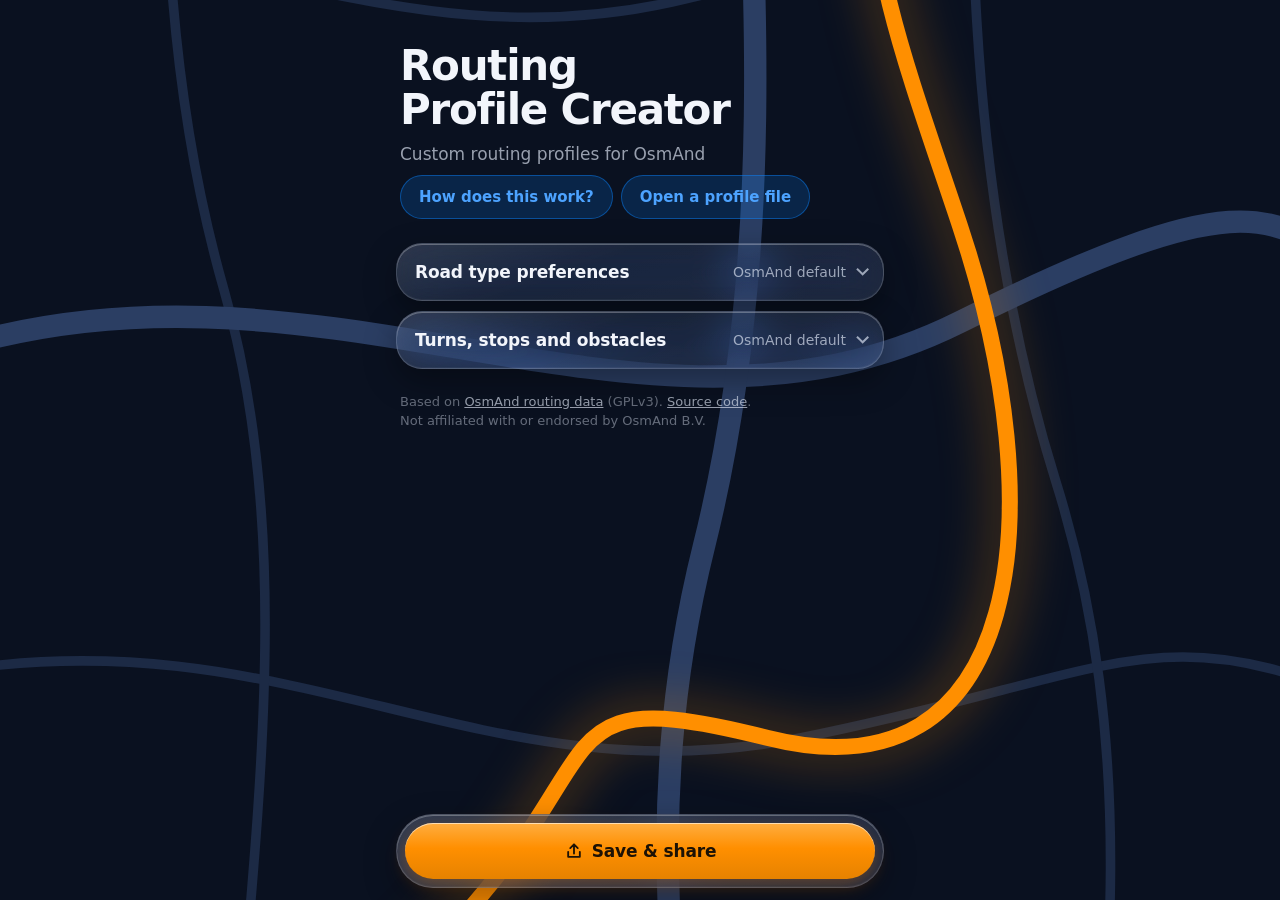
==== index.html @ d7cd6016 "Save & share sheet, open file at the top, coffee link, closed sections - Bottom button is now "Save " ====
<!doctype html>
<html lang="en">
<head>
  <meta charset="utf-8">
  <meta name="viewport" content="width=device-width, initial-scale=1, viewport-fit=cover">
  <meta name="theme-color" content="#0a1120">
  <meta name="color-scheme" content="dark">
  <title>Routing Profile Creator</title>
  <meta name="description" content="Create a custom routing profile for OsmAnd on your phone and send it straight to the app.">
  <link rel="stylesheet" href="css/style.css">
</head>
<body>
  <!-- Night-mode road map behind the glass -->
  <svg class="map" viewBox="0 0 400 900" preserveAspectRatio="xMidYMid slice" aria-hidden="true">
    <g class="map-minor">
      <path d="M-20 120 C 80 140, 140 90, 230 130 S 380 170, 430 140"/>
      <path d="M-20 300 C 60 280, 120 330, 210 310 S 340 260, 430 290"/>
      <path d="M-20 520 C 90 500, 150 560, 250 540 S 360 500, 430 530"/>
      <path d="M-20 700 C 70 720, 160 680, 240 710 S 370 760, 430 730"/>
      <path d="M60 -20 C 70 120, 30 260, 70 400 S 40 700, 80 920"/>
      <path d="M300 -20 C 320 140, 280 300, 330 460 S 300 760, 340 920"/>
      <path d="M180 -20 C 160 90, 200 180, 170 260"/>
      <path d="M150 600 C 180 680, 140 800, 170 920"/>
    </g>
    <g class="map-major">
      <path d="M-20 420 C 100 380, 200 460, 300 410 S 400 380, 430 400"/>
      <path d="M230 -20 C 210 160, 260 320, 220 480 S 260 760, 240 920"/>
    </g>
    <path class="map-route" d="M70 860 C 90 760, 40 690, 120 620 S 160 520, 240 540 S 330 470, 300 380 S 250 250, 320 160 S 300 60, 340 20"/>
    <circle class="map-pin" cx="70" cy="860" r="5"/>
    <circle class="map-pin" cx="340" cy="20" r="5"/>
  </svg>

  <main class="page">
    <section class="intro">
      <h1>Routing Profile Creator</h1>
      <p>Custom routing profiles for OsmAnd</p>
      <div class="intro-btns">
        <button class="btn-secondary" id="helpBtn" type="button">How does this work?</button>
        <button class="btn-secondary" id="openBtn" type="button">Open a profile file</button>
        <input id="openFile" type="file" accept=".xml,application/xml,text/xml" hidden>
      </div>
    </section>

    <p class="status" id="status" role="status"></p>

    <div id="sections" class="sections"></div>

    <p class="footnote">Based on <a href="https://github.com/osmandapp/OsmAnd-resources">OsmAnd routing data</a> (GPLv3).
    <a href="https://github.com/TheRealNepomuk/routing-profile-creator">Source code</a>.<br>
    Not affiliated with or endorsed by OsmAnd B.V.</p>
  </main>

  <div class="dock glass">
    <button class="btn-primary" id="saveBtn" type="button">
      <svg viewBox="0 0 24 24" width="20" height="20" aria-hidden="true"><path d="M12 15V4m0 0L7.5 8.5M12 4l4.5 4.5M5 13v6h14v-6" fill="none" stroke="currentColor" stroke-width="2.2" stroke-linecap="round" stroke-linejoin="round"/></svg>
      Save &amp; share
    </button>
  </div>

  <!-- Instructions sheet -->
  <div class="scrim" id="scrim" hidden></div>
  <section class="sheet glass" id="sheet" role="dialog" aria-modal="true" aria-labelledby="sheetTitle" hidden>
    <div class="grabber" aria-hidden="true"></div>
    <h2 id="sheetTitle">Finish in OsmAnd</h2>
    <div id="saveView" class="save-view" hidden>
      <label class="f-label" for="profileName">Profile name</label>
      <input class="text" id="profileName" type="text" maxlength="40" autocomplete="off" spellcheck="false" value="">
      <p class="hint">Shown in OsmAnd's Navigation type list.</p>
      <button class="btn-primary" id="downloadBtn" type="button">
        <svg viewBox="0 0 24 24" width="20" height="20" aria-hidden="true"><path d="M12 4v11m0 0-4.5-4.5M12 15l4.5-4.5M5 19h14" fill="none" stroke="currentColor" stroke-width="2.2" stroke-linecap="round" stroke-linejoin="round"/></svg>
        Download XML file
      </button>
      <button class="btn-secondary" id="linkBtn" type="button">Copy share link</button>
      <div class="save-status" id="saveStatus" role="status"></div>
      <p class="hint">Your settings are saved inside the file and the link. Open either one here to edit them again.</p>
    </div>
    <div id="sheetBody"></div>
    <button class="btn-primary" id="sheetClose" type="button">Done</button>
  </section>

  <script type="module" src="js/app.js"></script>
</body>
</html>
---- css/style.css ----
/* Routing Profile Creator — dark liquid glass over a night-mode road map */

:root {
  --night: #0a1120;          /* page background, deep night blue */
  --road: #1c2a45;           /* minor roads */
  --road-major: #2b3e63;     /* major roads */
  --amber: #ff8f00;          /* OsmAnd orange (osmand_orange in the app): route + primary action */
  --amber-deep: #e68200;     /* osmand_orange_dark */
  --blue: #0a84ff;           /* iOS system blue (dark mode): secondary actions */
  --off-zone: rgba(8, 12, 24, 0.72); /* slider range that has no effect */
  --ink: #f2f5fb;            /* primary text */
  --ink-2: rgba(226, 233, 248, 0.66);  /* secondary text */
  --ink-3: rgba(226, 233, 248, 0.42);

  --glass: rgba(150, 175, 225, 0.10);
  --glass-strong: rgba(30, 42, 68, 0.62);
  --glass-edge: rgba(255, 255, 255, 0.16);
  --glass-shine: rgba(255, 255, 255, 0.28);

  --r-sheet: 34px;
  --r-panel: 26px;
  --r-field: 14px;

  --font: -apple-system, BlinkMacSystemFont, "SF Pro Text", system-ui, "Segoe UI", Roboto, sans-serif;
  --font-round: ui-rounded, "SF Pro Rounded", -apple-system, system-ui, sans-serif;

  --gutter: 16px;
  --dock-h: 88px;
}

* { box-sizing: border-box; }

html { -webkit-text-size-adjust: 100%; }

body {
  margin: 0;
  min-height: 100dvh;
  background: var(--night);
  color: var(--ink);
  font: 17px/1.45 var(--font);
  -webkit-font-smoothing: antialiased;
  overflow-x: hidden;
}

/* ---------- background map ---------- */
.map {
  position: fixed;
  inset: 0;
  width: 100%;
  height: 100%;
  z-index: 0;
  pointer-events: none;
}
.map path { fill: none; stroke-linecap: round; }
.map-minor path { stroke: var(--road); stroke-width: 3; }
.map-major path { stroke: var(--road-major); stroke-width: 7; }
.map-route {
  stroke: var(--amber);
  stroke-width: 5;
  filter: drop-shadow(0 0 8px rgba(255, 143, 0, 0.55));
  stroke-dasharray: 1400;
  stroke-dashoffset: 1400;
  animation: draw 2.4s 0.2s cubic-bezier(.6, 0, .2, 1) forwards;
}
.map-pin { fill: var(--night); stroke: var(--amber); stroke-width: 3; }
@keyframes draw { to { stroke-dashoffset: 0; } }

/* ---------- glass material ---------- */
.glass {
  position: relative;
  background:
    linear-gradient(160deg, rgba(255,255,255,0.10), rgba(255,255,255,0.02) 40%, rgba(255,255,255,0.04)),
    var(--glass);
  -webkit-backdrop-filter: blur(22px) saturate(170%);
  backdrop-filter: blur(22px) saturate(170%);
  border: 1px solid var(--glass-edge);
  box-shadow:
    inset 0 1px 0 var(--glass-shine),
    inset 0 -1px 0 rgba(255,255,255,0.04),
    0 12px 32px rgba(0, 0, 0, 0.35);
}

/* ---------- page ---------- */
.page {
  position: relative;
  z-index: 1;
  max-width: 520px;
  margin: 0 auto;
  padding: max(36px, calc(env(safe-area-inset-top) + 20px)) var(--gutter) calc(var(--dock-h) + 40px + env(safe-area-inset-bottom));
  display: flex;
  flex-direction: column;
  gap: 14px;
}

.intro { padding: 8px 4px 10px; }
.intro h1 {
  margin: 0 0 10px;
  font-size: clamp(32px, 9vw, 42px);
  line-height: 1.05;
  letter-spacing: -0.03em;
  font-weight: 700;
  text-wrap: balance;
}
.intro p { margin: 0; color: var(--ink-2); max-width: 34ch; }
.btn-secondary {
  margin-top: 8px;
  min-height: 44px;
  padding: 0 18px;
  border-radius: 999px;
  border: 1px solid rgba(10, 132, 255, 0.45);
  background: rgba(10, 132, 255, 0.18);
  color: #4da3ff;
  font: 600 15px var(--font);
  cursor: pointer;
  transition: transform .12s, background .12s;
}
.btn-secondary:hover { background: rgba(10, 132, 255, 0.26); }
.btn-secondary:active { transform: scale(0.97); }

/* ---------- panels ---------- */
.panel {
  border-radius: var(--r-panel);
  padding: 18px 18px 20px;
}
.panel-head h2 {
  margin: 0;
  font-size: 17px;
  font-weight: 600;
  letter-spacing: -0.01em;
}
.panel-head h2 label { cursor: pointer; }
.hint {
  margin: 4px 0 0;
  font-size: 14px;
  line-height: 1.4;
  color: var(--ink-2);
}

/* ---------- sections ---------- */
.sections { display: flex; flex-direction: column; gap: 10px; }
.sec { padding: 0; }
.sec > summary {
  list-style: none;
  display: flex; align-items: center; gap: 10px;
  min-height: 56px; padding: 0 18px;
  cursor: pointer;
}
.sec > summary::-webkit-details-marker { display: none; }
.sec-title { font-weight: 600; font-size: 17px; letter-spacing: -0.01em; }
.sec-sum { margin-left: auto; font-size: 14px; color: var(--ink-2); font-variant-numeric: tabular-nums; }
.sec-sum.changed { color: var(--amber); }
.chev {
  flex: none; width: 9px; height: 9px;
  border-right: 2px solid var(--ink-2); border-bottom: 2px solid var(--ink-2);
  transform: rotate(45deg) translateY(-3px); transition: transform .2s;
}
details[open] > summary .chev { transform: rotate(-135deg) translateY(-1px); }
.sec-body { padding: 0 18px 14px; }

.group { padding-top: 6px; }
.group + .group { margin-top: 6px; border-top: 1px solid rgba(255,255,255,0.08); }
.group-head { display: flex; align-items: center; gap: 6px; min-height: 40px; }
.group-head h3 { margin: 0; font-size: 13px; font-weight: 600; color: var(--ink-2); letter-spacing: 0.01em; }
details.group > summary { list-style: none; cursor: pointer; }
details.group > summary::-webkit-details-marker { display: none; }
details.group > summary .chev { width: 7px; height: 7px; margin-left: 4px; }

/* ---------- road / surface cards ---------- */
.card { margin: 6px 0; border-radius: var(--r-field); background: rgba(255,255,255,0.04); border: 1px solid rgba(255,255,255,0.07); }
.card > summary { list-style: none; display: flex; align-items: center; gap: 10px; min-height: 48px; padding: 0 14px; cursor: pointer; }
.card > summary::-webkit-details-marker { display: none; }
.card-title { font-size: 15px; font-weight: 500; }
.card-sum { margin-left: auto; font-size: 13px; color: var(--ink-2); font-variant-numeric: tabular-nums; text-align: right; }
.card-sum.changed { color: var(--amber); }
.card > summary .chev { width: 7px; height: 7px; }
.card-body { padding: 0 14px 8px; }
.card-desc { margin: 0 0 4px; font-size: 13px; line-height: 1.4; color: var(--ink-2); }

/* ---------- field rows ---------- */
.f { padding: 2px 0; }
.f + .f { border-top: 1px solid rgba(255,255,255,0.05); }
.f-row { display: flex; align-items: center; gap: 8px; min-height: 46px; }
.f-label { font-size: 15px; }
.f-end { margin-left: auto; display: flex; align-items: center; gap: 6px; }
.f-val { font: 600 16px var(--font-round); font-variant-numeric: tabular-nums; color: var(--ink); white-space: nowrap; }
.unit { font-size: 13px; color: var(--ink-3); min-width: 30px; }
.f.changed .f-val, .f.changed .num { color: var(--amber); }
.f.changed .num { border-color: rgba(255, 170, 60, 0.45); }
.f-box { display: flex; align-items: center; gap: 8px; margin: 0 0 4px; }
.f-limit { display: flex; align-items: center; gap: 8px; min-height: 36px; font-size: 14px; color: var(--ink-2); cursor: pointer; width: fit-content; }
.f-limit .check { width: 18px; height: 18px; margin: 0; accent-color: var(--amber); }
.f-limit.changed { color: var(--amber); }

/* settings OsmAnd ignores with the current values */
.f.clamped .f-val { color: var(--ink-3) !important; }
.f.inactive > .f-row, .f.inactive > .range,
.f.off > *, .f.box-off > .f-box { opacity: 0.35; }
.card-sum .dim { color: var(--ink-3); }

.num {
  width: 74px; height: 36px; padding: 0 10px;
  border-radius: 10px; border: 1px solid rgba(255,255,255,0.14);
  background: rgba(5, 10, 22, 0.45); color: var(--ink);
  font: 600 16px var(--font-round); text-align: right; font-variant-numeric: tabular-nums;
}
.num:focus { outline: none; border-color: rgba(255, 170, 60, 0.7); }

.info-btn {
  flex: none; width: 22px; height: 22px; padding: 0;
  border-radius: 50%; border: 1.5px solid var(--ink-3);
  background: transparent; color: var(--ink-2);
  font: italic 600 12px/1 Georgia, "Times New Roman", serif;
  display: grid; place-items: center; cursor: pointer;
  position: relative;
}
.info-btn::before { content: ""; position: absolute; inset: -11px; } /* 44px tap target */
.info-btn[aria-expanded="true"] { background: var(--amber); border-color: var(--amber); color: #1d1205; }
.f-info, .group-info {
  margin: 0 0 10px; padding: 10px 12px;
  border-radius: 12px; background: rgba(255,255,255,0.05);
  font-size: 14px; line-height: 1.45; color: var(--ink-2);
}
.f-info p, .group-info p { margin: 0; }
.f-info ul, .group-info ul { margin: 0; padding-left: 18px; }
.f-info > :not(:first-child), .group-info > :not(:first-child) { margin-top: 8px; }
.f-info li + li, .group-info li + li { margin-top: 4px; }
.f-info li::marker, .group-info li::marker { color: var(--ink-3); }
.sec-intro { margin: 0 0 4px; font-size: 14px; line-height: 1.45; color: var(--ink-2); }
.f-info .f-default { display: flex; align-items: center; justify-content: space-between; gap: 10px; margin-top: 8px; color: var(--ink-3); }
.f-info code, .group-info code { font-size: 13px; color: var(--ink); }
.link-btn {
  min-height: 32px; padding: 0 12px;
  border-radius: 999px; border: 1px solid var(--glass-edge);
  background: rgba(255,255,255,0.06); color: var(--ink);
  font: 500 13px var(--font); cursor: pointer; white-space: nowrap;
}

/* ---------- top buttons, save sheet, coffee ---------- */
.intro-btns { display: flex; flex-wrap: wrap; gap: 0 8px; }

.save-view { display: flex; flex-direction: column; }
.save-view[hidden] { display: none; }
.save-view .text { margin-top: 8px; }
.save-view .hint { margin: 6px 2px 18px; }
.save-view .btn-primary { display: flex; align-items: center; justify-content: center; gap: 8px; flex: none; }
.save-view .btn-secondary { margin-top: 10px; }
.save-view > .hint:last-child { margin: 14px 2px 18px; }
.save-status:empty { display: none; }
.save-status { margin-top: 12px; font-size: 15px; color: var(--ink); }
.save-status .text { margin-top: 8px; font-size: 15px; }
.sheet .sheet-close {
  width: 100%; margin-top: 0;
  border-color: var(--glass-edge); background: rgba(255, 255, 255, 0.05); color: var(--ink-2);
}
.sheet .sheet-close:hover { background: rgba(255, 255, 255, 0.1); }

.coffee {
  display: flex; flex-wrap: wrap; align-items: center; justify-content: space-between; gap: 10px;
  margin: 0 0 18px; padding: 12px 14px;
  border-radius: var(--r-field); border: 1px solid var(--glass-edge);
  background: rgba(255, 255, 255, 0.05);
  font-size: 14px; color: var(--ink-2);
}
.coffee-btn {
  display: inline-flex; align-items: center; gap: 8px;
  min-height: 40px; padding: 0 16px;
  border-radius: 999px; border: 1px solid rgba(255, 221, 0, 0.45);
  background: rgba(255, 221, 0, 0.12);
  color: #ffe45c; font: 600 15px var(--font); text-decoration: none;
  transition: background .12s, transform .12s;
}
.coffee-btn:hover { background: rgba(255, 221, 0, 0.2); }
.coffee-btn:active { transform: scale(0.97); }

/* ---------- range slider ---------- */
.range {
  -webkit-appearance: none;
  appearance: none;
  width: 100%;
  height: 34px;
  margin: 0 0 4px;
  display: block;
  background: transparent;
  --fill: 50%;
  --lo: 0%;    /* road speeds: below minimum speed has no effect */
  --hi: 100%;  /* road speeds: above max cruising speed has no effect */
}
.range::-webkit-slider-runnable-track {
  height: 8px;
  border-radius: 999px;
  background:
    linear-gradient(90deg, var(--off-zone) var(--lo), transparent var(--lo), transparent var(--hi), var(--off-zone) var(--hi)),
    linear-gradient(90deg, var(--amber) var(--fill), rgba(255,255,255,0.14) var(--fill));
}
.range::-moz-range-track {
  height: 8px; border-radius: 999px;
  background:
    linear-gradient(90deg, var(--off-zone) var(--lo), transparent var(--lo), transparent var(--hi), var(--off-zone) var(--hi)),
    rgba(255,255,255,0.14);
}
.range::-moz-range-progress { height: 8px; border-radius: 999px; background: var(--amber); }
.range::-webkit-slider-thumb {
  -webkit-appearance: none;
  width: 30px; height: 30px;
  margin-top: -11px;
  border-radius: 50%;
  background: radial-gradient(circle at 35% 30%, #fff, #dfe6f3);
  box-shadow: 0 2px 10px rgba(0,0,0,0.45), inset 0 -1px 2px rgba(0,0,0,0.15);
}
.range::-moz-range-thumb {
  width: 30px; height: 30px; border: 0; border-radius: 50%;
  background: radial-gradient(circle at 35% 30%, #fff, #dfe6f3);
  box-shadow: 0 2px 10px rgba(0,0,0,0.45);
}
.range-ends {
  display: flex;
  justify-content: space-between;
  font-size: 13px;
  color: var(--ink-3);
}

.switch {
  -webkit-appearance: none;
  appearance: none;
  flex: none;
  width: 52px; height: 32px;
  margin: 0;
  border-radius: 999px;
  background: rgba(255,255,255,0.16);
  position: relative;
  cursor: pointer;
  transition: background .2s;
}
.switch::after {
  content: "";
  position: absolute;
  top: 2px; left: 2px;
  width: 28px; height: 28px;
  border-radius: 50%;
  background: #fff;
  box-shadow: 0 2px 6px rgba(0,0,0,0.35);
  transition: transform .22s cubic-bezier(.3, 1.4, .5, 1);
}
.switch:checked { background: var(--amber); }
.switch:checked::after { transform: translateX(20px); }

/* ---------- text fields ---------- */
.text {
  width: 100%;
  margin-top: 12px;
  min-height: 48px;
  padding: 0 14px;
  border-radius: var(--r-field);
  border: 1px solid rgba(255,255,255,0.14);
  background: rgba(5, 10, 22, 0.45);
  color: var(--ink);
  font: 17px var(--font);   /* >=16px stops iOS zoom on focus */
}
.text:focus { border-color: rgba(255, 170, 60, 0.7); outline: none; }

.footnote {
  margin: 10px 4px 0;
  font-size: 13px;
  color: var(--ink-3);
}
.footnote a { color: var(--ink-2); }
.status:empty { display: none; }
.status { margin: 0 4px; color: #ffb36b; font-size: 15px; }
.sheet .small { margin: 0 0 18px; font-size: 14px; color: var(--ink-2); }

/* ---------- dock ---------- */
.dock {
  position: fixed;
  z-index: 6;
  left: 50%;
  transform: translateX(-50%);
  bottom: max(12px, env(safe-area-inset-bottom));
  width: calc(min(520px, 100%) - 2 * var(--gutter));
  padding: 8px;
  border-radius: 999px;
  display: flex;
  gap: 8px;
  background:
    linear-gradient(160deg, rgba(255,255,255,0.12), rgba(255,255,255,0.03)),
    var(--glass-strong);
}

.btn-primary {
  flex: 1;
  min-height: 56px;
  border: 0;
  border-radius: 999px;
  background: linear-gradient(180deg, #ffad40, var(--amber) 45%, var(--amber-deep));
  color: #1d1205;
  font: 600 17px var(--font);
  letter-spacing: -0.01em;
  cursor: pointer;
  box-shadow: inset 0 1px 0 rgba(255,255,255,0.6), 0 6px 18px rgba(255, 130, 0, 0.30);
  transition: transform .12s;
}
.btn-primary:active { transform: scale(0.97); }
.btn-primary:disabled { opacity: 0.5; cursor: progress; }
.dock .btn-primary { display: flex; align-items: center; justify-content: center; gap: 8px; }

/* ---------- sheet ---------- */
.scrim {
  position: fixed;
  inset: 0;
  z-index: 9;
  background: rgba(3, 6, 14, 0.5);
  animation: fade .25s ease-out;
}
.sheet {
  position: fixed;
  z-index: 10;
  left: 50%;
  bottom: 0;
  transform: translateX(-50%);
  width: min(560px, 100%);
  max-height: 88dvh;
  overflow-y: auto;
  padding: 10px 22px calc(22px + env(safe-area-inset-bottom));
  border-radius: var(--r-sheet) var(--r-sheet) 0 0;
  background:
    linear-gradient(170deg, rgba(255,255,255,0.12), rgba(255,255,255,0.02) 50%),
    rgba(22, 32, 54, 0.78);
  animation: rise .38s cubic-bezier(.2, .9, .25, 1.05);
}
.sheet[hidden], .scrim[hidden] { display: none; }
.grabber { width: 40px; height: 5px; border-radius: 999px; background: rgba(255,255,255,0.3); margin: 0 auto 16px; }
.sheet h2 { margin: 0 0 6px; font-size: 24px; letter-spacing: -0.02em; }
.sheet .lead { margin: 0 0 14px; color: var(--ink-2); }
.help { display: flex; flex-direction: column; gap: 10px; margin: 8px 0 18px; }
.help-card { padding: 14px 16px; border-radius: 18px; background: rgba(255,255,255,0.06); border: 1px solid rgba(255,255,255,0.08); }
.help-card h3 { margin: 0 0 6px; font-size: 16px; letter-spacing: -0.01em; }
.help-card p { margin: 0; font-size: 15px; color: var(--ink-2); }
.help-card .steps { margin: 0; font-size: 15px; }
.help-card a { color: var(--amber); }
.help-warn { background: rgba(255, 143, 0, 0.10); border-color: rgba(255, 143, 0, 0.28); }
.recipes { margin: 0; font-size: 15px; }
.recipes dt { font-weight: 600; margin-top: 10px; }
.recipes dt:first-child { margin-top: 0; }
.recipes dd { margin: 2px 0 0; color: var(--ink-2); }
.steps { margin: 0 0 18px; padding: 0; list-style: none; counter-reset: step; }
.steps li {
  counter-increment: step;
  position: relative;
  padding: 12px 0 12px 44px;
  border-top: 1px solid rgba(255,255,255,0.08);
}
.steps li::before {
  content: counter(step);
  position: absolute;
  left: 0; top: 10px;
  width: 30px; height: 30px;
  border-radius: 50%;
  display: grid; place-items: center;
  font: 600 15px var(--font-round);
  color: var(--amber);
  background: rgba(255, 143, 0, 0.12);
  border: 1px solid rgba(255, 143, 0, 0.35);
}
.steps b { font-weight: 600; }
.note {
  margin: 0 0 18px;
  padding: 12px 14px;
  border-radius: 16px;
  background: rgba(255, 143, 0, 0.10);
  border: 1px solid rgba(255, 143, 0, 0.28);
  font-size: 15px;
}
.sheet .btn-primary { width: 100%; }

@keyframes rise { from { transform: translate(-50%, 100%); } to { transform: translate(-50%, 0); } }
@keyframes fade { from { opacity: 0; } }

/* ---------- focus & motion ---------- */
:focus-visible { outline: 2px solid var(--amber); outline-offset: 3px; }
.text:focus-visible { outline: none; }

@media (prefers-reduced-motion: reduce) {
  .map-route { animation: none; stroke-dashoffset: 0; }
  .sheet, .scrim { animation: none; }
  * { transition: none !important; }
}

/* fallback where backdrop-filter is missing */
@supports not ((backdrop-filter: blur(1px)) or (-webkit-backdrop-filter: blur(1px))) {
  .glass { background: rgba(24, 34, 56, 0.94); }
}
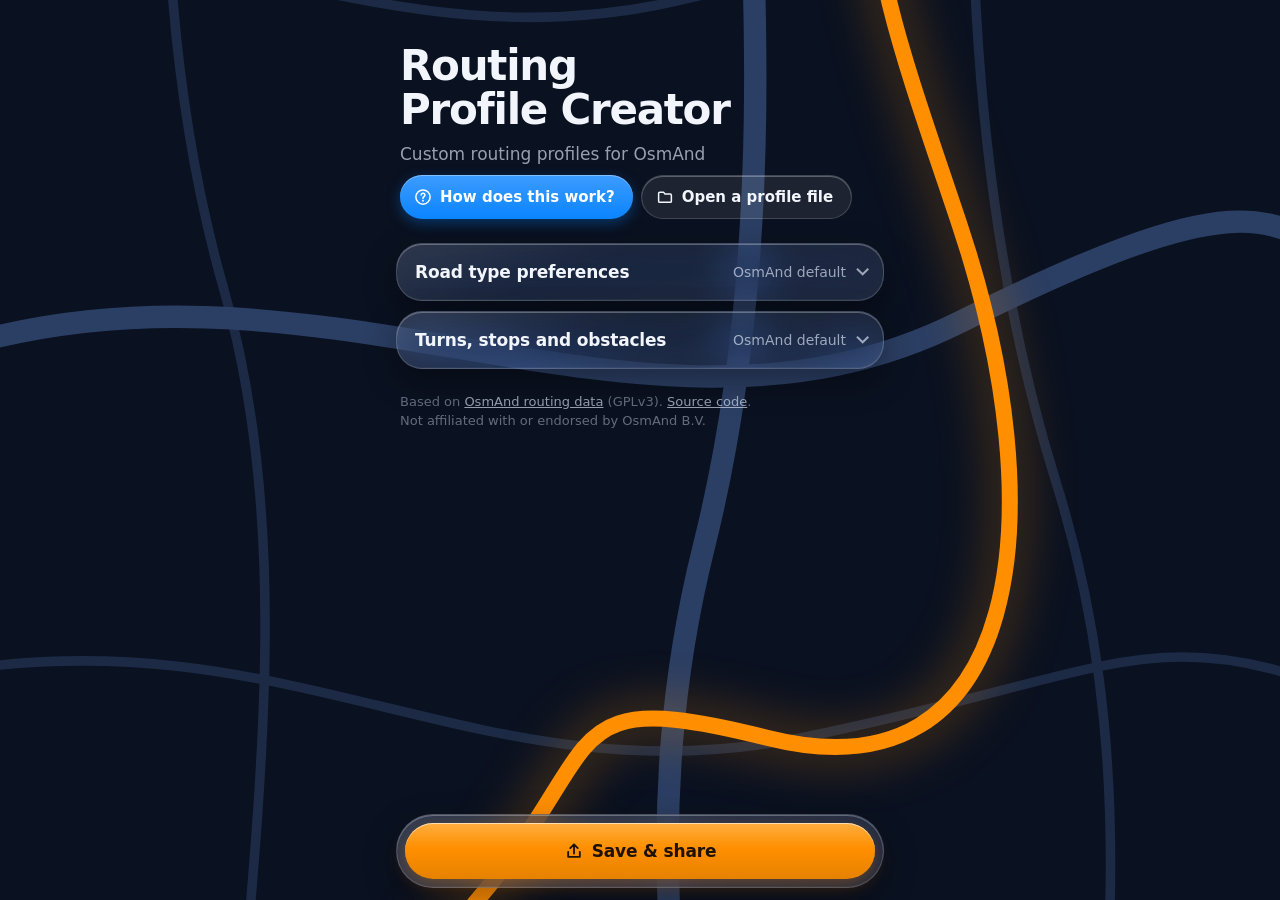
==== commit fcbd5e71: "Distinct top buttons: solid blue help, glass Open Three levels: orange = Save & share (main action)," ====
--- a/index.html
+++ b/index.html
@@ -36,8 +36,14 @@
       <h1>Routing Profile Creator</h1>
       <p>Custom routing profiles for OsmAnd</p>
       <div class="intro-btns">
-        <button class="btn-secondary" id="helpBtn" type="button">How does this work?</button>
-        <button class="btn-secondary" id="openBtn" type="button">Open a profile file</button>
+        <button class="btn-secondary btn-help" id="helpBtn" type="button">
+          <svg viewBox="0 0 24 24" width="18" height="18" aria-hidden="true"><circle cx="12" cy="12" r="9.5" fill="none" stroke="currentColor" stroke-width="2"/><path d="M9.6 9.4a2.5 2.5 0 1 1 3.6 2.3c-.8.4-1.2 1-1.2 1.8v.4" fill="none" stroke="currentColor" stroke-width="2" stroke-linecap="round"/><circle cx="12" cy="17" r="1.2" fill="currentColor"/></svg>
+          How does this work?
+        </button>
+        <button class="btn-secondary btn-tool" id="openBtn" type="button">
+          <svg viewBox="0 0 24 24" width="18" height="18" aria-hidden="true"><path d="M3.5 7.5v10a1.5 1.5 0 0 0 1.5 1.5h14a1.5 1.5 0 0 0 1.5-1.5v-8A1.5 1.5 0 0 0 19 8h-7l-2-2.5H5A1.5 1.5 0 0 0 3.5 7v.5Z" fill="none" stroke="currentColor" stroke-width="2" stroke-linejoin="round"/></svg>
+          Open a profile file
+        </button>
         <input id="openFile" type="file" accept=".xml,application/xml,text/xml" hidden>
       </div>
     </section>
--- a/css/style.css
+++ b/css/style.css
@@ -237,6 +237,22 @@
 
 /* ---------- top buttons, save sheet, coffee ---------- */
 .intro-btns { display: flex; flex-wrap: wrap; gap: 0 8px; }
+/* Three levels: orange = Save & share (main action), solid blue = help, glass = tool. */
+.intro-btns .btn-secondary { display: inline-flex; align-items: center; gap: 8px; padding: 0 18px 0 14px; }
+.btn-help {
+  border: 0;
+  background: linear-gradient(180deg, #3d9cff, #0a84ff);
+  color: #fff;
+  box-shadow: inset 0 1px 0 rgba(255,255,255,0.35), 0 4px 14px rgba(10, 132, 255, 0.35);
+}
+.btn-help:hover { background: linear-gradient(180deg, #52a8ff, #1a8cff); }
+.btn-tool {
+  border-color: var(--glass-edge);
+  background: rgba(255, 255, 255, 0.08);
+  color: var(--ink);
+  box-shadow: inset 0 1px 0 var(--glass-shine);
+}
+.btn-tool:hover { background: rgba(255, 255, 255, 0.14); }
 
 .save-view { display: flex; flex-direction: column; }
 .save-view[hidden] { display: none; }
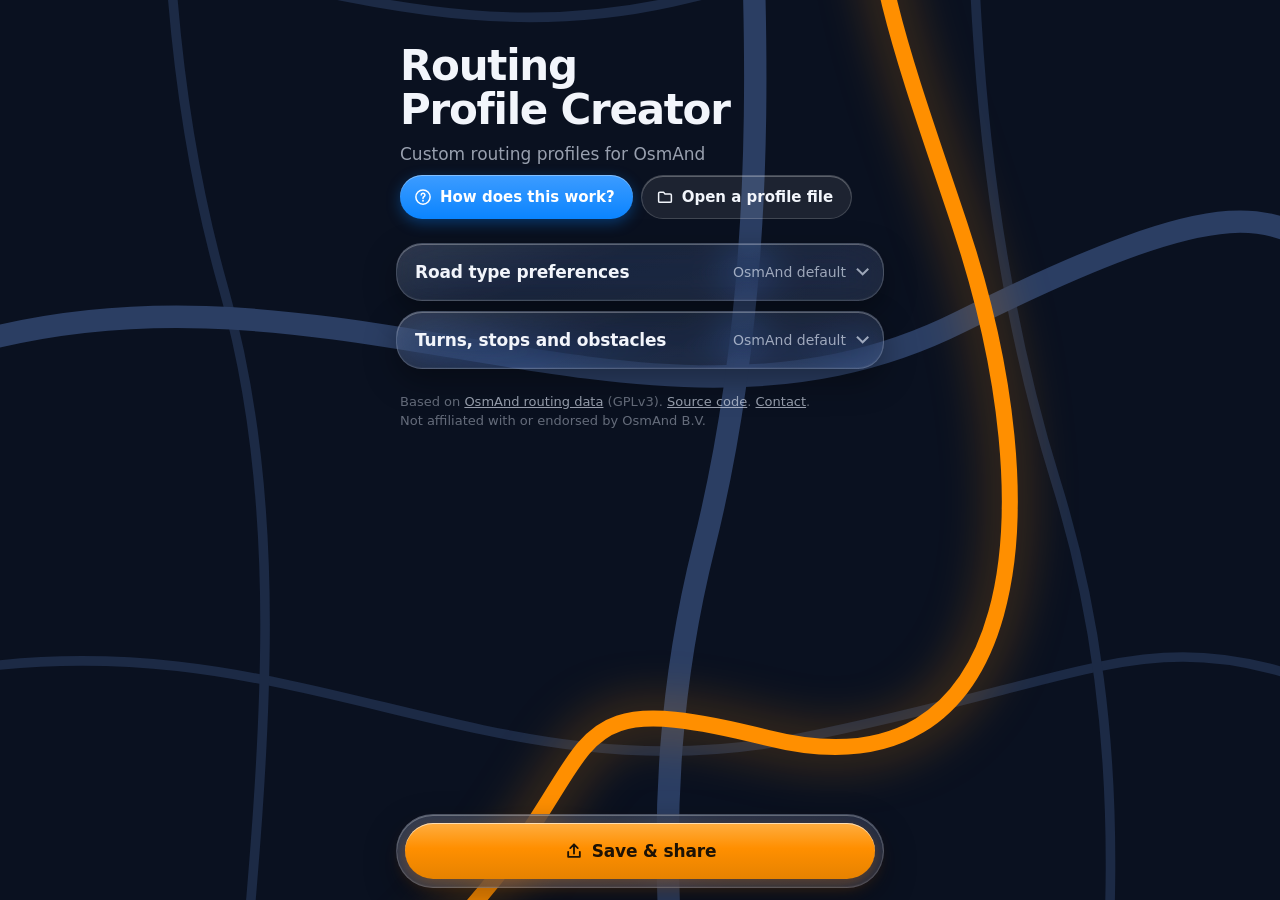
==== commit 5a74b9d8: "Add contact links (help sheet and footer) "Questions or ideas?" card at the end of the help sheet an" ====
--- a/index.html
+++ b/index.html
@@ -53,7 +53,8 @@
     <div id="sections" class="sections"></div>
 
     <p class="footnote">Based on <a href="https://github.com/osmandapp/OsmAnd-resources">OsmAnd routing data</a> (GPLv3).
-    <a href="https://github.com/TheRealNepomuk/routing-profile-creator">Source code</a>.<br>
+    <a href="https://github.com/TheRealNepomuk/routing-profile-creator">Source code</a>.
+    <a href="#" data-mail>Contact</a>.<br>
     Not affiliated with or endorsed by OsmAnd B.V.</p>
   </main>
 
--- a/css/style.css
+++ b/css/style.css
@@ -264,6 +264,7 @@
 .save-status:empty { display: none; }
 .save-status { margin-top: 12px; font-size: 15px; color: var(--ink); }
 .save-status .text { margin-top: 8px; font-size: 15px; }
+.sheet .sheet-action { width: 100%; display: flex; align-items: center; justify-content: center; gap: 8px; margin-bottom: 10px; }
 .sheet .sheet-close {
   width: 100%; margin-top: 0;
   border-color: var(--glass-edge); background: rgba(255, 255, 255, 0.05); color: var(--ink-2);
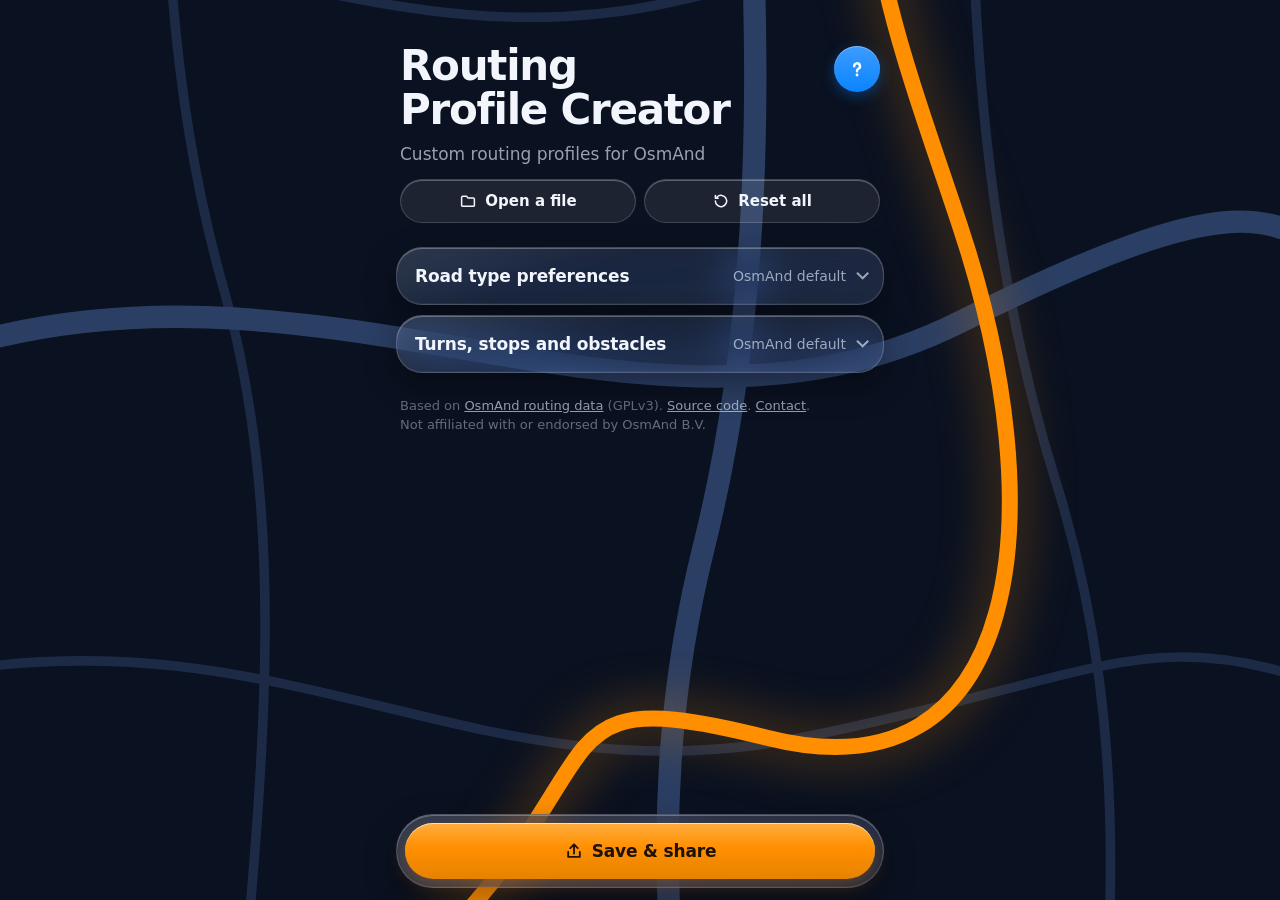
==== commit 6354a7d7: "Sheets: page lock, swipe down to close, pinned button; ? help, Reset all - While a sheet is open the" ====
--- a/index.html
+++ b/index.html
@@ -33,16 +33,21 @@
 
   <main class="page">
     <section class="intro">
-      <h1>Routing Profile Creator</h1>
+      <div class="intro-top">
+        <h1>Routing Profile Creator</h1>
+        <button class="help-btn" id="helpBtn" type="button" aria-label="How does this work?" title="How does this work?">
+          <svg viewBox="0 0 24 24" width="24" height="24" aria-hidden="true"><path d="M9.2 9.2a2.9 2.9 0 1 1 4.2 2.6c-.9.5-1.4 1.1-1.4 2v.5" fill="none" stroke="currentColor" stroke-width="2.4" stroke-linecap="round"/><circle cx="12" cy="18" r="1.4" fill="currentColor"/></svg>
+        </button>
+      </div>
       <p>Custom routing profiles for OsmAnd</p>
       <div class="intro-btns">
-        <button class="btn-secondary btn-help" id="helpBtn" type="button">
-          <svg viewBox="0 0 24 24" width="18" height="18" aria-hidden="true"><circle cx="12" cy="12" r="9.5" fill="none" stroke="currentColor" stroke-width="2"/><path d="M9.6 9.4a2.5 2.5 0 1 1 3.6 2.3c-.8.4-1.2 1-1.2 1.8v.4" fill="none" stroke="currentColor" stroke-width="2" stroke-linecap="round"/><circle cx="12" cy="17" r="1.2" fill="currentColor"/></svg>
-          How does this work?
-        </button>
         <button class="btn-secondary btn-tool" id="openBtn" type="button">
           <svg viewBox="0 0 24 24" width="18" height="18" aria-hidden="true"><path d="M3.5 7.5v10a1.5 1.5 0 0 0 1.5 1.5h14a1.5 1.5 0 0 0 1.5-1.5v-8A1.5 1.5 0 0 0 19 8h-7l-2-2.5H5A1.5 1.5 0 0 0 3.5 7v.5Z" fill="none" stroke="currentColor" stroke-width="2" stroke-linejoin="round"/></svg>
-          Open a profile file
+          Open a file
+        </button>
+        <button class="btn-secondary btn-tool" id="resetBtn" type="button">
+          <svg viewBox="0 0 24 24" width="18" height="18" aria-hidden="true"><path d="M4.5 12a7.5 7.5 0 1 0 2.2-5.3M4.5 4.5v3.7h3.7" fill="none" stroke="currentColor" stroke-width="2" stroke-linecap="round" stroke-linejoin="round"/></svg>
+          Reset all
         </button>
         <input id="openFile" type="file" accept=".xml,application/xml,text/xml" hidden>
       </div>
@@ -68,8 +73,11 @@
   <!-- Instructions sheet -->
   <div class="scrim" id="scrim" hidden></div>
   <section class="sheet glass" id="sheet" role="dialog" aria-modal="true" aria-labelledby="sheetTitle" hidden>
-    <div class="grabber" aria-hidden="true"></div>
-    <h2 id="sheetTitle">Finish in OsmAnd</h2>
+    <div class="sheet-head" id="sheetHead">
+      <div class="grabber" aria-hidden="true"></div>
+      <h2 id="sheetTitle">Finish in OsmAnd</h2>
+    </div>
+    <div class="sheet-scroll" id="sheetScroll">
     <div id="saveView" class="save-view" hidden>
       <label class="f-label" for="profileName">Profile name</label>
       <input class="text" id="profileName" type="text" maxlength="40" autocomplete="off" spellcheck="false" value="">
@@ -83,7 +91,10 @@
       <p class="hint">Your settings are saved inside the file and the link. Open either one here to edit them again.</p>
     </div>
     <div id="sheetBody"></div>
-    <button class="btn-primary" id="sheetClose" type="button">Done</button>
+    </div>
+    <div class="sheet-foot">
+      <button class="btn-primary" id="sheetClose" type="button">Done</button>
+    </div>
   </section>
 
   <script type="module" src="js/app.js"></script>
--- a/css/style.css
+++ b/css/style.css
@@ -236,16 +236,22 @@
 }
 
 /* ---------- top buttons, save sheet, coffee ---------- */
-.intro-btns { display: flex; flex-wrap: wrap; gap: 0 8px; }
-/* Three levels: orange = Save & share (main action), solid blue = help, glass = tool. */
-.intro-btns .btn-secondary { display: inline-flex; align-items: center; gap: 8px; padding: 0 18px 0 14px; }
-.btn-help {
-  border: 0;
+.intro-top { display: flex; align-items: flex-start; justify-content: space-between; gap: 12px; }
+.intro-top h1 { flex: 1; }
+/* Three levels: orange = Save & share (main action), solid blue = help, glass = tools. */
+.help-btn {
+  flex: none; display: grid; place-items: center;
+  width: 46px; height: 46px; margin-top: 2px;
+  border: 0; border-radius: 50%;
   background: linear-gradient(180deg, #3d9cff, #0a84ff);
-  color: #fff;
+  color: #fff; cursor: pointer;
   box-shadow: inset 0 1px 0 rgba(255,255,255,0.35), 0 4px 14px rgba(10, 132, 255, 0.35);
-}
-.btn-help:hover { background: linear-gradient(180deg, #52a8ff, #1a8cff); }
+  transition: transform .12s;
+}
+.help-btn:hover { background: linear-gradient(180deg, #52a8ff, #1a8cff); }
+.help-btn:active { transform: scale(0.94); }
+.intro-btns { display: grid; grid-template-columns: 1fr 1fr; gap: 8px; margin-top: 12px; }
+.intro-btns .btn-secondary { margin-top: 0; display: inline-flex; align-items: center; justify-content: center; gap: 8px; padding: 0 12px; white-space: nowrap; }
 .btn-tool {
   border-color: var(--glass-edge);
   background: rgba(255, 255, 255, 0.08);
@@ -265,6 +271,7 @@
 .save-status { margin-top: 12px; font-size: 15px; color: var(--ink); }
 .save-status .text { margin-top: 8px; font-size: 15px; }
 .sheet .sheet-action { width: 100%; display: flex; align-items: center; justify-content: center; gap: 8px; margin-bottom: 10px; }
+.sheet #mailStatus { margin: 4px 2px 16px; }
 .sheet .sheet-close {
   width: 100%; margin-top: 0;
   border-color: var(--glass-edge); background: rgba(255, 255, 255, 0.05); color: var(--ink-2);
@@ -432,11 +439,13 @@
   z-index: 10;
   left: 50%;
   bottom: 0;
-  transform: translateX(-50%);
+  /* --drag: how far the sheet is pulled down (swipe to close, js/app.js) */
+  transform: translate(-50%, var(--drag, 0px));
   width: min(560px, 100%);
   max-height: 88dvh;
-  overflow-y: auto;
-  padding: 10px 22px calc(22px + env(safe-area-inset-bottom));
+  display: flex;
+  flex-direction: column;
+  overflow: hidden;
   border-radius: var(--r-sheet) var(--r-sheet) 0 0;
   background:
     linear-gradient(170deg, rgba(255,255,255,0.12), rgba(255,255,255,0.02) 50%),
@@ -444,6 +453,13 @@
   animation: rise .38s cubic-bezier(.2, .9, .25, 1.05);
 }
 .sheet[hidden], .scrim[hidden] { display: none; }
+/* Head (handle + title) and foot (Done/Close) stay put; only the middle scrolls, and its scroll
+   never carries over to the page behind. The head takes the swipe-down gesture. */
+.sheet-head { flex: none; padding: 10px 22px 0; touch-action: none; cursor: grab; }
+.sheet-scroll { flex: 1 1 auto; min-height: 0; overflow-y: auto; overscroll-behavior: contain; padding: 0 22px; }
+.sheet-foot { flex: none; padding: 12px 22px calc(16px + env(safe-area-inset-bottom)); border-top: 1px solid rgba(255,255,255,0.08); }
+.sheet.settling { transition: transform .22s cubic-bezier(.2, .8, .3, 1); }
+.scrim { touch-action: none; }
 .grabber { width: 40px; height: 5px; border-radius: 999px; background: rgba(255,255,255,0.3); margin: 0 auto 16px; }
 .sheet h2 { margin: 0 0 6px; font-size: 24px; letter-spacing: -0.02em; }
 .sheet .lead { margin: 0 0 14px; color: var(--ink-2); }
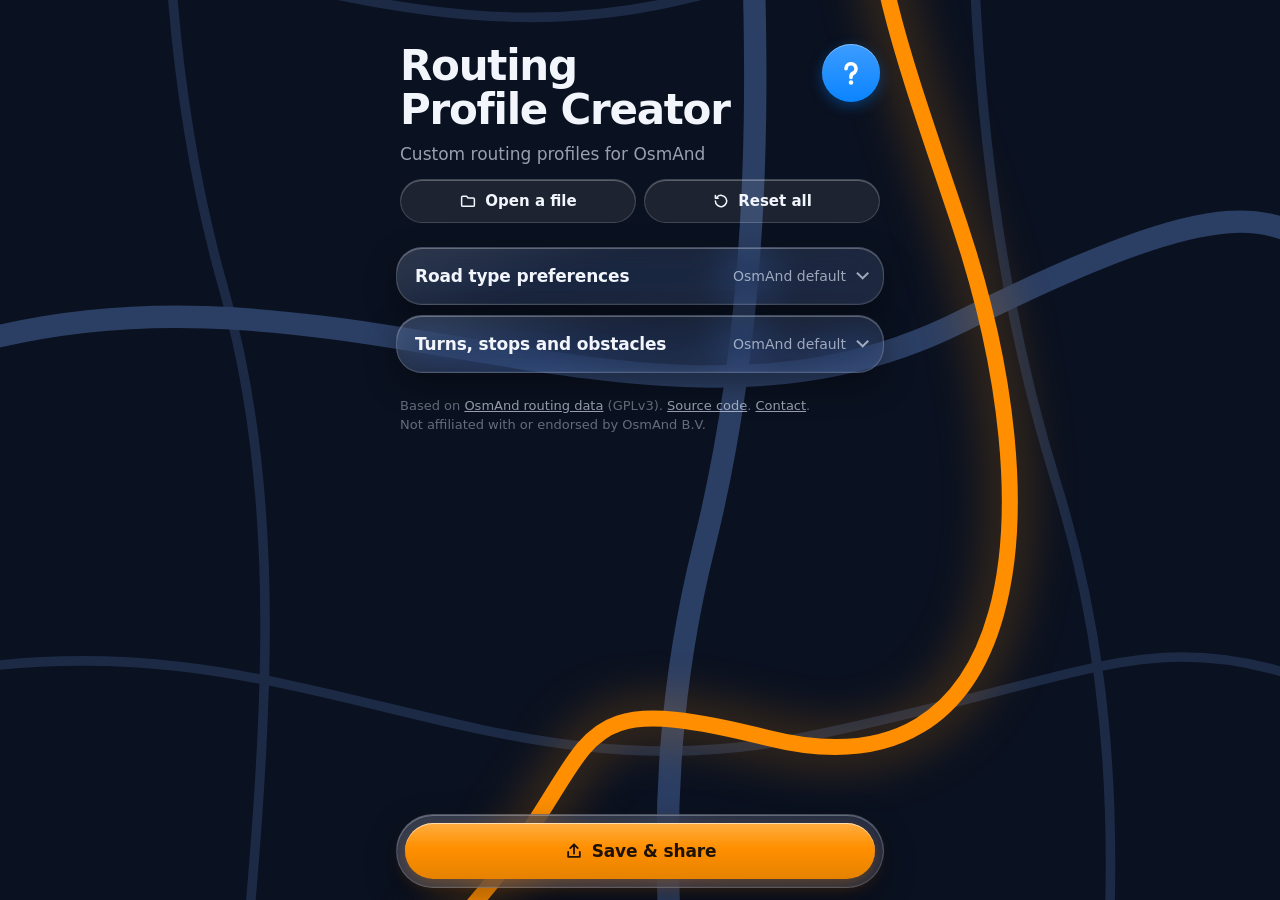
==== commit 0c84e9a4: "Bigger help button with a bolder, redrawn ? Co-Authored-By: Claude Opus 5.5 <noreply@anthropic.com>" ====
--- a/index.html
+++ b/index.html
@@ -36,7 +36,7 @@
       <div class="intro-top">
         <h1>Routing Profile Creator</h1>
         <button class="help-btn" id="helpBtn" type="button" aria-label="How does this work?" title="How does this work?">
-          <svg viewBox="0 0 24 24" width="24" height="24" aria-hidden="true"><path d="M9.2 9.2a2.9 2.9 0 1 1 4.2 2.6c-.9.5-1.4 1.1-1.4 2v.5" fill="none" stroke="currentColor" stroke-width="2.4" stroke-linecap="round"/><circle cx="12" cy="18" r="1.4" fill="currentColor"/></svg>
+          <svg viewBox="0 0 24 24" width="30" height="30" aria-hidden="true"><path d="M8 8.6a4 4 0 1 1 5.7 3.6c-1.1.5-1.7 1.4-1.7 2.6v.7" fill="none" stroke="currentColor" stroke-width="2.9" stroke-linecap="round"/><circle cx="12" cy="19.6" r="1.8" fill="currentColor"/></svg>
         </button>
       </div>
       <p>Custom routing profiles for OsmAnd</p>
--- a/css/style.css
+++ b/css/style.css
@@ -241,7 +241,7 @@
 /* Three levels: orange = Save & share (main action), solid blue = help, glass = tools. */
 .help-btn {
   flex: none; display: grid; place-items: center;
-  width: 46px; height: 46px; margin-top: 2px;
+  width: 58px; height: 58px;
   border: 0; border-radius: 50%;
   background: linear-gradient(180deg, #3d9cff, #0a84ff);
   color: #fff; cursor: pointer;
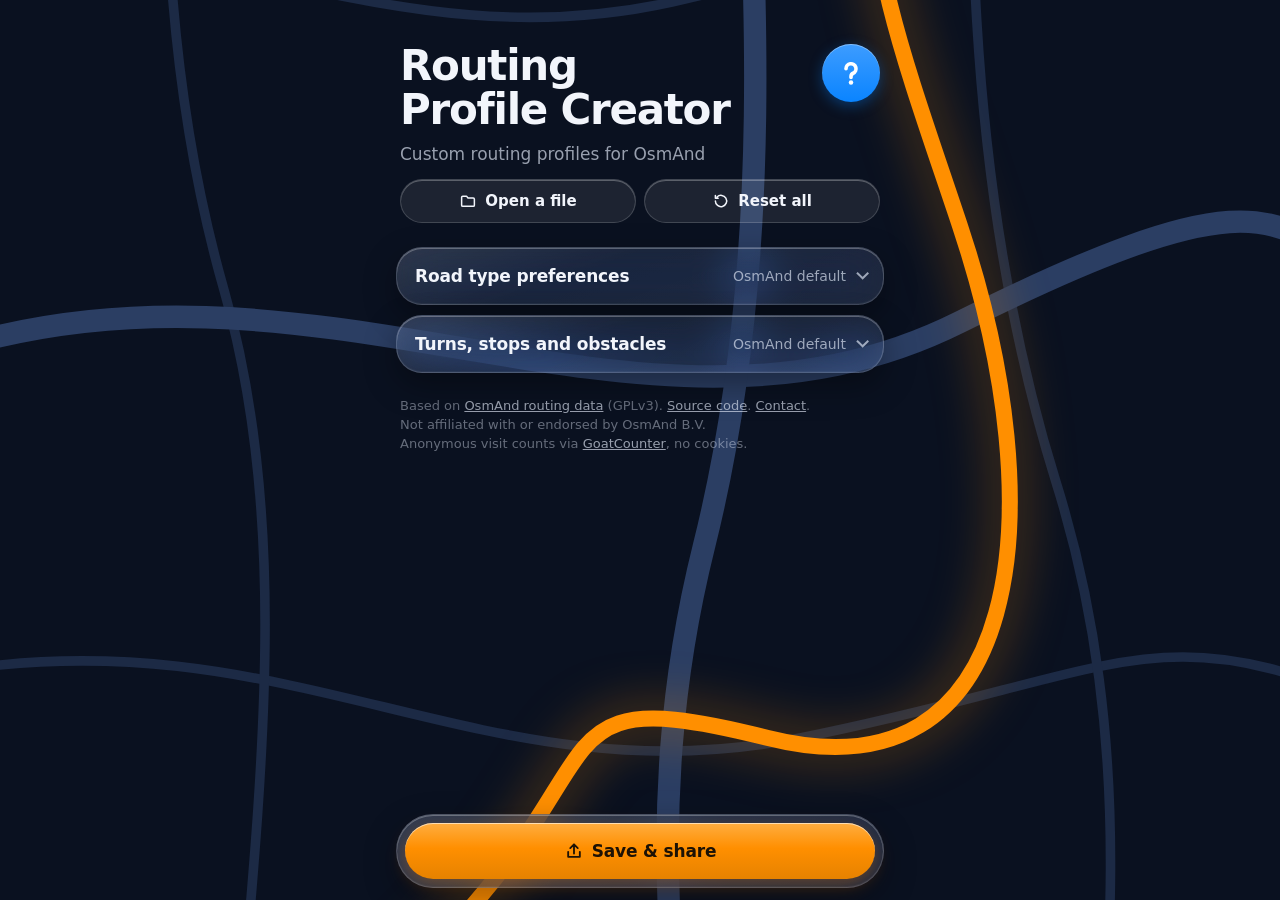
==== commit b54e3c49: "Add GoatCounter visit counts and events - Cookie-free GoatCounter script (therealnepomuk.goatcounter" ====
--- a/index.html
+++ b/index.html
@@ -7,6 +7,10 @@
   <meta name="color-scheme" content="dark">
   <title>Routing Profile Creator</title>
   <meta name="description" content="Create a custom routing profile for OsmAnd on your phone and send it straight to the app.">
+  <link rel="manifest" href="manifest.webmanifest">
+  <link rel="icon" href="assets/icon.svg" type="image/svg+xml">
+  <link rel="apple-touch-icon" href="assets/icon-180.png">
+  <meta name="apple-mobile-web-app-title" content="RP Creator">
   <link rel="stylesheet" href="css/style.css">
 </head>
 <body>
@@ -53,6 +57,15 @@
       </div>
     </section>
 
+    <!-- iPhone Safari only (js/app.js): the home-screen version hands the file straight to the share menu -->
+    <div class="a2hs" id="a2hs" hidden>
+      <p><b>Works best from your Home Screen:</b> downloaded files open straight in the share menu.
+      Tap Share <svg class="a2hs-share" viewBox="0 0 24 24" width="16" height="16" aria-label="(the share icon)"><path d="M12 15V4m0 0L8 8m4-4 4 4M6 11v8h12v-8" fill="none" stroke="currentColor" stroke-width="2" stroke-linecap="round" stroke-linejoin="round"/></svg> → <b>Add to Home Screen</b>.</p>
+      <button class="a2hs-x" id="a2hsClose" type="button" aria-label="Hide this tip">
+        <svg viewBox="0 0 24 24" width="16" height="16" aria-hidden="true"><path d="m6 6 12 12M18 6 6 18" fill="none" stroke="currentColor" stroke-width="2.2" stroke-linecap="round"/></svg>
+      </button>
+    </div>
+
     <p class="status" id="status" role="status"></p>
 
     <div id="sections" class="sections"></div>
@@ -60,7 +73,8 @@
     <p class="footnote">Based on <a href="https://github.com/osmandapp/OsmAnd-resources">OsmAnd routing data</a> (GPLv3).
     <a href="https://github.com/TheRealNepomuk/routing-profile-creator">Source code</a>.
     <a href="#" data-mail>Contact</a>.<br>
-    Not affiliated with or endorsed by OsmAnd B.V.</p>
+    Not affiliated with or endorsed by OsmAnd B.V.<br>
+    Anonymous visit counts via <a href="https://www.goatcounter.com">GoatCounter</a>, no cookies.</p>
   </main>
 
   <div class="dock glass">
@@ -98,5 +112,7 @@
   </section>
 
   <script type="module" src="js/app.js"></script>
+  <!-- Anonymous, cookie-free visit counts. Records the page path only (not the #settings code). -->
+  <script data-goatcounter="https://therealnepomuk.goatcounter.com/count" async src="https://gc.zgo.at/count.js"></script>
 </body>
 </html>
--- a/css/style.css
+++ b/css/style.css
@@ -234,6 +234,26 @@
   background: rgba(255,255,255,0.06); color: var(--ink);
   font: 500 13px var(--font); cursor: pointer; white-space: nowrap;
 }
+
+/* ---------- home screen tip (iPhone browser only) ---------- */
+.a2hs[hidden] { display: none; }
+.a2hs {
+  display: flex; align-items: flex-start; gap: 10px;
+  padding: 12px 8px 12px 16px;
+  border-radius: var(--r-field);
+  border: 1px solid rgba(10, 132, 255, 0.4);
+  background: rgba(10, 132, 255, 0.12);
+  font-size: 14px; line-height: 1.45; color: var(--ink-2);
+}
+.a2hs p { margin: 0; flex: 1; }
+.a2hs b { color: var(--ink); font-weight: 600; }
+.a2hs-share { vertical-align: -3px; color: #4da3ff; }
+.a2hs-x {
+  flex: none; display: grid; place-items: center;
+  width: 32px; height: 32px; margin: -4px 0;
+  border: 0; border-radius: 50%; background: transparent; color: var(--ink-2); cursor: pointer;
+}
+.a2hs-x:hover { background: rgba(255, 255, 255, 0.08); }
 
 /* ---------- top buttons, save sheet, coffee ---------- */
 .intro-top { display: flex; align-items: flex-start; justify-content: space-between; gap: 12px; }
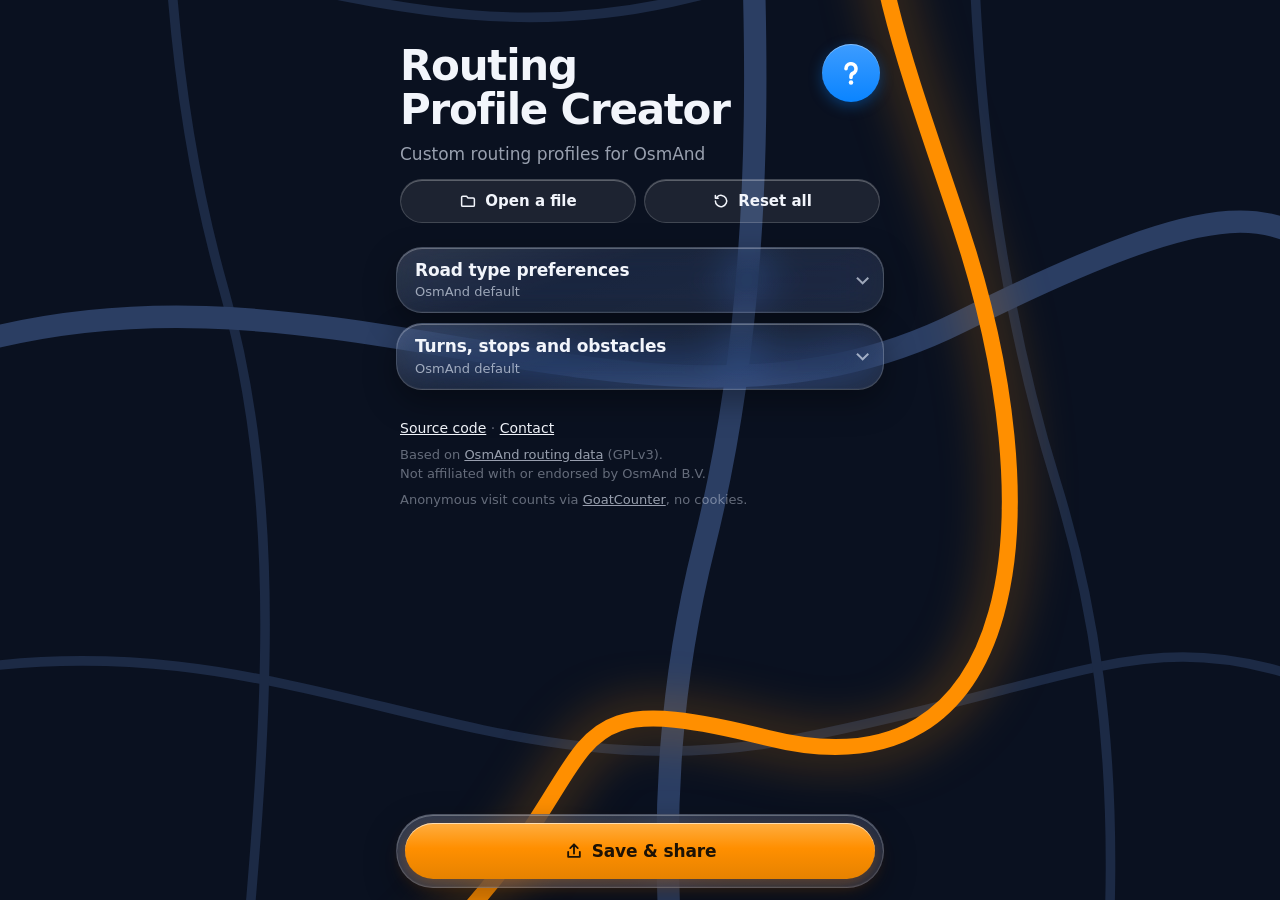
==== commit e2cebc4b: "Cleaner line breaks on phones; home tip renamed for ad blockers - Footer as lines: Source code · Con" ====
--- a/index.html
+++ b/index.html
@@ -57,11 +57,12 @@
       </div>
     </section>
 
-    <!-- iPhone Safari only (js/app.js): the home-screen version hands the file straight to the share menu -->
-    <div class="a2hs" id="a2hs" hidden>
+    <!-- iPhone Safari only (js/app.js): the home-screen version hands the file straight to the share menu.
+         Not named "a2hs": ad blockers hide elements with that name. -->
+    <div class="home-tip" id="homeTip" hidden>
       <p><b>Works best from your Home Screen:</b> downloaded files open straight in the share menu.
-      Tap Share <svg class="a2hs-share" viewBox="0 0 24 24" width="16" height="16" aria-label="(the share icon)"><path d="M12 15V4m0 0L8 8m4-4 4 4M6 11v8h12v-8" fill="none" stroke="currentColor" stroke-width="2" stroke-linecap="round" stroke-linejoin="round"/></svg> → <b>Add to Home Screen</b>.</p>
-      <button class="a2hs-x" id="a2hsClose" type="button" aria-label="Hide this tip">
+      <span class="nw">Tap Share <svg class="home-tip-share" viewBox="0 0 24 24" width="16" height="16" aria-label="(the share icon)"><path d="M12 15V4m0 0L8 8m4-4 4 4M6 11v8h12v-8" fill="none" stroke="currentColor" stroke-width="2" stroke-linecap="round" stroke-linejoin="round"/></svg></span> <span class="nw">→ <b>Add to Home Screen</b>.</span></p>
+      <button class="home-tip-x" id="homeTipClose" type="button" aria-label="Hide this tip">
         <svg viewBox="0 0 24 24" width="16" height="16" aria-hidden="true"><path d="m6 6 12 12M18 6 6 18" fill="none" stroke="currentColor" stroke-width="2.2" stroke-linecap="round"/></svg>
       </button>
     </div>
@@ -70,11 +71,12 @@
 
     <div id="sections" class="sections"></div>
 
-    <p class="footnote">Based on <a href="https://github.com/osmandapp/OsmAnd-resources">OsmAnd routing data</a> (GPLv3).
-    <a href="https://github.com/TheRealNepomuk/routing-profile-creator">Source code</a>.
-    <a href="#" data-mail>Contact</a>.<br>
-    Not affiliated with or endorsed by OsmAnd B.V.<br>
-    Anonymous visit counts via <a href="https://www.goatcounter.com">GoatCounter</a>, no cookies.</p>
+    <footer class="footnote">
+      <p class="fn-links"><a href="https://github.com/TheRealNepomuk/routing-profile-creator">Source code</a> · <a href="#" data-mail>Contact</a></p>
+      <p>Based on <a href="https://github.com/osmandapp/OsmAnd-resources">OsmAnd routing data</a> <span class="nw">(GPLv3).</span><br>
+        Not affiliated with or endorsed by <span class="nw">OsmAnd B.V.</span></p>
+      <p>Anonymous visit counts via <a href="https://www.goatcounter.com">GoatCounter</a>, <span class="nw">no cookies.</span></p>
+    </footer>
   </main>
 
   <div class="dock glass">
--- a/css/style.css
+++ b/css/style.css
@@ -117,6 +117,11 @@
 .btn-secondary:hover { background: rgba(10, 132, 255, 0.26); }
 .btn-secondary:active { transform: scale(0.97); }
 
+/* ---------- text wrapping ---------- */
+p, li, dd, .card-desc, .hint { text-wrap: pretty; }
+h1, h2, h3, dt, .card-title, .f-label { text-wrap: balance; }
+.nw { white-space: nowrap; }
+
 /* ---------- panels ---------- */
 .panel {
   border-radius: var(--r-panel);
@@ -146,8 +151,10 @@
   cursor: pointer;
 }
 .sec > summary::-webkit-details-marker { display: none; }
-.sec-title { font-weight: 600; font-size: 17px; letter-spacing: -0.01em; }
-.sec-sum { margin-left: auto; font-size: 14px; color: var(--ink-2); font-variant-numeric: tabular-nums; }
+/* Title on top, summary ("OsmAnd default" / "3 changed") below, so the title gets the full width */
+.sec-text { flex: 1; min-width: 0; display: flex; flex-direction: column; gap: 1px; padding: 10px 0; }
+.sec-title { font-weight: 600; font-size: 17px; letter-spacing: -0.01em; text-wrap: balance; }
+.sec-sum { font-size: 13px; color: var(--ink-2); font-variant-numeric: tabular-nums; }
 .sec-sum.changed { color: var(--amber); }
 .chev {
   flex: none; width: 9px; height: 9px;
@@ -169,8 +176,8 @@
 .card { margin: 6px 0; border-radius: var(--r-field); background: rgba(255,255,255,0.04); border: 1px solid rgba(255,255,255,0.07); }
 .card > summary { list-style: none; display: flex; align-items: center; gap: 10px; min-height: 48px; padding: 0 14px; cursor: pointer; }
 .card > summary::-webkit-details-marker { display: none; }
-.card-title { font-size: 15px; font-weight: 500; }
-.card-sum { margin-left: auto; font-size: 13px; color: var(--ink-2); font-variant-numeric: tabular-nums; text-align: right; }
+.card-title { font-size: 15px; font-weight: 500; white-space: nowrap; }
+.card-sum { margin-left: auto; font-size: 13px; color: var(--ink-2); font-variant-numeric: tabular-nums; text-align: right; text-wrap: balance; }
 .card-sum.changed { color: var(--amber); }
 .card > summary .chev { width: 7px; height: 7px; }
 .card-body { padding: 0 14px 8px; }
@@ -236,8 +243,8 @@
 }
 
 /* ---------- home screen tip (iPhone browser only) ---------- */
-.a2hs[hidden] { display: none; }
-.a2hs {
+.home-tip[hidden] { display: none; }
+.home-tip {
   display: flex; align-items: flex-start; gap: 10px;
   padding: 12px 8px 12px 16px;
   border-radius: var(--r-field);
@@ -245,15 +252,15 @@
   background: rgba(10, 132, 255, 0.12);
   font-size: 14px; line-height: 1.45; color: var(--ink-2);
 }
-.a2hs p { margin: 0; flex: 1; }
-.a2hs b { color: var(--ink); font-weight: 600; }
-.a2hs-share { vertical-align: -3px; color: #4da3ff; }
-.a2hs-x {
+.home-tip p { margin: 0; flex: 1; }
+.home-tip b { color: var(--ink); font-weight: 600; }
+.home-tip-share { vertical-align: -3px; color: #4da3ff; }
+.home-tip-x {
   flex: none; display: grid; place-items: center;
   width: 32px; height: 32px; margin: -4px 0;
   border: 0; border-radius: 50%; background: transparent; color: var(--ink-2); cursor: pointer;
 }
-.a2hs-x:hover { background: rgba(255, 255, 255, 0.08); }
+.home-tip-x:hover { background: rgba(255, 255, 255, 0.08); }
 
 /* ---------- top buttons, save sheet, coffee ---------- */
 .intro-top { display: flex; align-items: flex-start; justify-content: space-between; gap: 12px; }
@@ -403,10 +410,14 @@
 .text:focus { border-color: rgba(255, 170, 60, 0.7); outline: none; }
 
 .footnote {
-  margin: 10px 4px 0;
+  margin: 14px 4px 0;
   font-size: 13px;
+  line-height: 1.5;
   color: var(--ink-3);
 }
+.footnote p { margin: 0 0 6px; text-wrap: balance; }
+.footnote .fn-links { font-size: 14px; }
+.footnote .fn-links a { color: var(--ink); }
 .footnote a { color: var(--ink-2); }
 .status:empty { display: none; }
 .status { margin: 0 4px; color: #ffb36b; font-size: 15px; }
